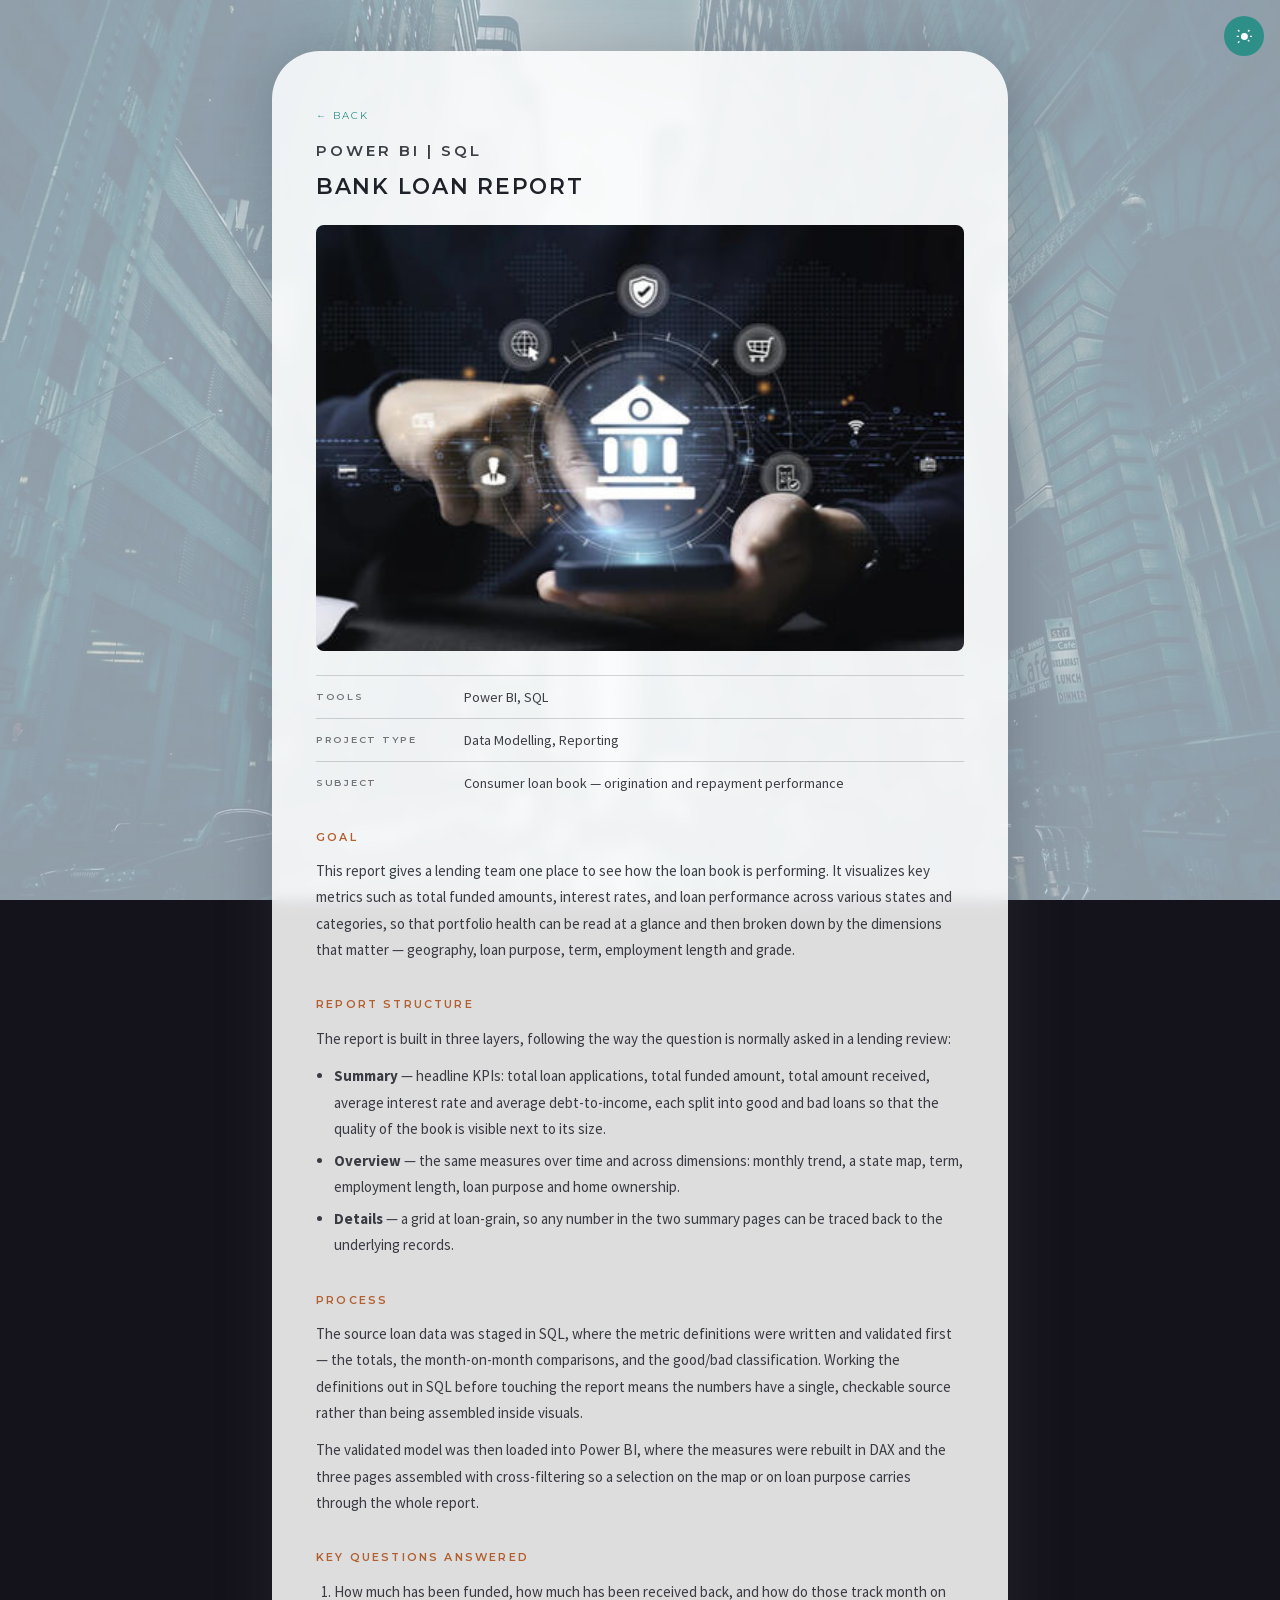
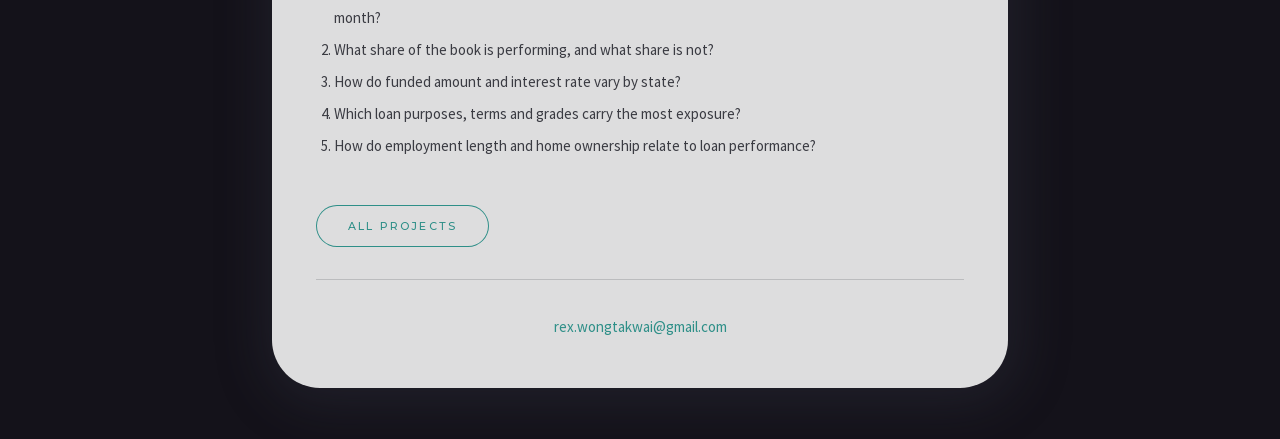
==== projects/bank-loan-report.html @ a3e667e7 "Portfolio site: Carrd design rebuilt as a static site Rebuilds rexwong.carrd.co as plain HTML/CSS so" ====
<!DOCTYPE html>
<html lang="en">
<head>
<meta charset="utf-8">
<meta name="viewport" content="width=device-width, initial-scale=1">
<title>Bank Loan Report | Rex Wong</title>
<meta name="description" content="A Power BI report over a SQL loan book — funded amounts, amounts received, interest rates and loan performance across states, terms and purposes.">
<link rel="canonical" href="https://rexwong428.github.io/portfolio/projects/bank-loan-report.html">

<meta property="og:type" content="article">
<meta property="og:title" content="Bank Loan Report">
<meta property="og:description" content="A Power BI report over a SQL loan book — funded amounts, interest rates and loan performance across states and categories.">
<meta property="og:url" content="https://rexwong428.github.io/portfolio/projects/bank-loan-report.html">
<meta property="og:image" content="https://rexwong428.github.io/portfolio/assets/img/bank-loan.jpg">
<meta name="twitter:card" content="summary_large_image">

<link rel="icon" href="data:image/svg+xml,%3Csvg xmlns='http://www.w3.org/2000/svg' viewBox='0 0 32 32'%3E%3Crect width='32' height='32' rx='8' fill='%232D2B38'/%3E%3Ctext x='16' y='22' font-family='Helvetica,Arial' font-size='15' font-weight='bold' fill='%2377D4CE' text-anchor='middle'%3ER%3C/text%3E%3C/svg%3E">
<link rel="stylesheet" href="../assets/css/site.css">
<script>
  try {
    var t = localStorage.getItem("theme");
    if (t === "light" || t === "dark") document.documentElement.setAttribute("data-theme", t);
  } catch (e) {}
</script>
</head>
<body>

<a class="skip-link" href="#main">Skip to content</a>

<button class="theme-toggle" type="button" id="themeToggle" aria-label="Switch to light theme">
  <svg class="icon-moon" viewBox="0 0 24 24" aria-hidden="true"><path d="M21 13.2A9 9 0 1 1 10.8 3a7 7 0 0 0 10.2 10.2z"/></svg>
  <svg class="icon-sun" viewBox="0 0 24 24" aria-hidden="true"><path d="M12 17a5 5 0 1 1 0-10 5 5 0 0 1 0 10zm0-13V1h0v3zm0 19v-3 3zM4.2 5.6 2.1 3.5l1.4-1.4 2.1 2.1-1.4 1.4zm14.2 14.2-2.1-2.1 1.4-1.4 2.1 2.1-1.4 1.4zM1 13v-2h3v2H1zm19 0v-2h3v2h-3zM3.5 21.9l-1.4-1.4 2.1-2.1 1.4 1.4-2.1 2.1zM17.9 5.6l-1.4-1.4 2.1-2.1 1.4 1.4-2.1 2.1z"/></svg>
</button>

<div class="wrapper">
  <main class="card card--wide detail" id="main">

    <a class="back" href="../index.html">← Back</a>

    <p class="detail__tool">Power BI | SQL</p>
    <h1 class="detail__title">Bank Loan Report</h1>

    <img class="detail__shot" src="../assets/img/bank-loan.jpg" alt="" width="449" height="295">

    <dl class="meta">
      <div class="meta__row"><dt>Tools</dt><dd>Power BI, SQL</dd></div>
      <div class="meta__row"><dt>Project Type</dt><dd>Data Modelling, Reporting</dd></div>
      <div class="meta__row"><dt>Subject</dt><dd>Consumer loan book — origination and repayment performance</dd></div>
    </dl>

    <h2>Goal</h2>
    <p>This report gives a lending team one place to see how the loan book is performing. It visualizes key metrics such as total funded amounts, interest rates, and loan performance across various states and categories, so that portfolio health can be read at a glance and then broken down by the dimensions that matter — geography, loan purpose, term, employment length and grade.</p>

    <h2>Report structure</h2>
    <p>The report is built in three layers, following the way the question is normally asked in a lending review:</p>
    <ul>
      <li><strong>Summary</strong> — headline KPIs: total loan applications, total funded amount, total amount received, average interest rate and average debt-to-income, each split into good and bad loans so that the quality of the book is visible next to its size.</li>
      <li><strong>Overview</strong> — the same measures over time and across dimensions: monthly trend, a state map, term, employment length, loan purpose and home ownership.</li>
      <li><strong>Details</strong> — a grid at loan-grain, so any number in the two summary pages can be traced back to the underlying records.</li>
    </ul>

    <h2>Process</h2>
    <p>The source loan data was staged in SQL, where the metric definitions were written and validated first — the totals, the month-on-month comparisons, and the good/bad classification. Working the definitions out in SQL before touching the report means the numbers have a single, checkable source rather than being assembled inside visuals.</p>
    <p>The validated model was then loaded into Power BI, where the measures were rebuilt in DAX and the three pages assembled with cross-filtering so a selection on the map or on loan purpose carries through the whole report.</p>

    <h2>Key Questions Answered</h2>
    <ol>
      <li>How much has been funded, how much has been received back, and how do those track month on month?</li>
      <li>What share of the book is performing, and what share is not?</li>
      <li>How do funded amount and interest rate vary by state?</li>
      <li>Which loan purposes, terms and grades carry the most exposure?</li>
      <li>How do employment length and home ownership relate to loan performance?</li>
    </ol>

    <p style="margin-top:1.8rem">
      <a class="btn btn--ghost" href="../index.html">All projects</a>
    </p>

    <footer class="footer">
      <p><a href="mailto:rex.wongtakwai@gmail.com">rex.wongtakwai@gmail.com</a></p>
    </footer>

  </main>
</div>

<script src="../assets/js/theme.js"></script>
</body>
</html>
---- assets/css/site.css ----
/* ==========================================================================
   Rex Wong — portfolio
   Design carried over from the original Carrd build. Values taken from that
   site's own CSS so the rebuild is faithful:
     card        rgba(45,43,56,.8) · radius 3rem · backdrop-filter blur(.425rem)
     accents     #77D4CE / #68BABA (hover) / #7AE6E6 / #255959 / #FFCCB0
     type        Montserrat (headings, buttons) + Source Sans Pro (body)
   Added here: a light theme, real routed project pages, keyboard focus states.
   ========================================================================== */

/* ---------- fonts (self-hosted; no third-party requests) ---------- */
@font-face{
  font-family:"Montserrat"; font-style:normal; font-weight:400 700; font-display:swap;
  src:url("../fonts/Montserrat-var.woff2") format("woff2");
}
@font-face{
  font-family:"Source Sans Pro"; font-style:normal; font-weight:300; font-display:swap;
  src:url("../fonts/SourceSansPro-300.woff2") format("woff2");
}
@font-face{
  font-family:"Source Sans Pro"; font-style:normal; font-weight:400; font-display:swap;
  src:url("../fonts/SourceSansPro-400.woff2") format("woff2");
}
@font-face{
  font-family:"Source Sans Pro"; font-style:normal; font-weight:700; font-display:swap;
  src:url("../fonts/SourceSansPro-700.woff2") format("woff2");
}

/* ---------- theme tokens ---------- */
:root{
  --mint:#77D4CE;
  --mint-hover:#68BABA;
  --mint-bright:#7AE6E6;
  --teal-deep:#255959;
  --peach:#FFCCB0;

  --card:rgba(45,43,56,.80);
  --card-shadow:3px 7.4px 50px 10px rgba(44,42,54,.451);
  --scrim:rgba(20,18,26,.34);
  --ink:#FFFFFF;
  --ink-soft:rgba(255,255,255,.86);
  --ink-faint:rgba(255,255,255,.62);
  --rule:rgba(255,255,255,.22);
  --btn-ink:var(--teal-deep);

  --display:"Montserrat",-apple-system,BlinkMacSystemFont,"Helvetica Neue",Arial,sans-serif;
  --body:"Source Sans Pro",-apple-system,BlinkMacSystemFont,"Helvetica Neue",Arial,sans-serif;

  color-scheme:dark;
}

:root[data-theme="light"]{
  --mint:#2E8F88;
  --mint-hover:#256F6A;
  --mint-bright:#1F6F6A;
  --teal-deep:#F2FBFA;
  --peach:#B25F30;

  --card:rgba(255,255,255,.86);
  --card-shadow:3px 7.4px 50px 10px rgba(60,66,80,.28);
  --scrim:rgba(232,236,241,.62);
  --ink:#1F2129;
  --ink-soft:rgba(31,33,41,.86);
  --ink-faint:rgba(31,33,41,.6);
  --rule:rgba(31,33,41,.18);
  --btn-ink:#FFFFFF;

  color-scheme:light;
}

@media (prefers-color-scheme: light){
  :root:not([data-theme]){
    --mint:#2E8F88; --mint-hover:#256F6A; --mint-bright:#1F6F6A;
    --teal-deep:#F2FBFA; --peach:#B25F30;
    --card:rgba(255,255,255,.86); --card-shadow:3px 7.4px 50px 10px rgba(60,66,80,.28);
    --scrim:rgba(232,236,241,.62);
    --ink:#1F2129; --ink-soft:rgba(31,33,41,.86); --ink-faint:rgba(31,33,41,.6);
    --rule:rgba(31,33,41,.18); --btn-ink:#FFFFFF;
    color-scheme:light;
  }
}

/* ---------- base ---------- */
*,*::before,*::after{ box-sizing:border-box; }
html{ -webkit-text-size-adjust:100%; }
body{
  margin:0;
  min-height:100vh;
  font-family:var(--body);
  font-weight:400;
  line-height:1.75;
  color:var(--ink);
  background:#14121A url("../img/bg.jpg") center / cover no-repeat fixed;
  -webkit-font-smoothing:antialiased;
}
body::before{
  content:"";
  position:fixed; inset:0; z-index:0;
  background:var(--scrim);
  pointer-events:none;
}
@media (max-width:768px){
  body{ background-attachment:scroll; } /* fixed attachment janks on iOS */
}

img{ display:block; max-width:100%; height:auto; }
a{ color:inherit; }

:where(a,button,summary,[tabindex]):focus-visible{
  outline:2px solid var(--mint-bright);
  outline-offset:3px;
  border-radius:4px;
}

.visually-hidden{
  position:absolute; width:1px; height:1px; padding:0; margin:-1px;
  overflow:hidden; clip:rect(0 0 0 0); white-space:nowrap; border:0;
}

.skip-link{
  position:absolute; left:12px; top:-60px; z-index:20;
  background:var(--mint); color:var(--btn-ink);
  font-family:var(--display); font-size:.72rem; letter-spacing:.2em; text-transform:uppercase;
  padding:.6rem 1.2rem; border-radius:999px; text-decoration:none;
  transition:top .16s ease;
}
.skip-link:focus{ top:12px; }

/* ---------- layout ---------- */
.wrapper{
  position:relative; z-index:1;
  min-height:100vh;
  display:flex; align-items:center; justify-content:center;
  padding:clamp(1.75rem,4vw,3.5rem) clamp(1rem,4vw,3.5rem);
}
.card{
  width:100%;
  max-width:38rem;
  background:var(--card);
  border-radius:3rem;
  box-shadow:var(--card-shadow);
  -webkit-backdrop-filter:blur(.425rem);
  backdrop-filter:blur(.425rem);
  padding:clamp(2rem,5vw,3rem) clamp(1.5rem,5vw,2.75rem);
  text-align:center;
}
@media (max-width:480px){
  .card{ border-radius:1.75rem; }
}

/* ---------- theme toggle ---------- */
.theme-toggle{
  position:fixed; top:1rem; right:1rem; z-index:10;
  width:2.5rem; height:2.5rem; border-radius:50%;
  border:0; cursor:pointer;
  background:var(--mint); color:var(--btn-ink);
  display:grid; place-items:center;
  transition:background .18s ease;
}
.theme-toggle:hover{ background:var(--mint-hover); }
.theme-toggle svg{ width:1.05rem; height:1.05rem; fill:currentColor; }
.theme-toggle .icon-sun{ display:none; }
:root[data-theme="light"] .theme-toggle .icon-sun{ display:block; }
:root[data-theme="light"] .theme-toggle .icon-moon{ display:none; }
@media (prefers-color-scheme: light){
  :root:not([data-theme]) .theme-toggle .icon-sun{ display:block; }
  :root:not([data-theme]) .theme-toggle .icon-moon{ display:none; }
}

/* ---------- hero ---------- */
.avatar{
  width:7.25rem; height:7.25rem;
  border-radius:50%; object-fit:cover;
  margin:0 auto;
}
.name{
  font-family:var(--display);
  font-weight:400;
  font-size:clamp(1.5rem,5vw,1.9rem);
  letter-spacing:.3em;
  text-indent:.3em;          /* balances the trailing letter-space */
  text-transform:uppercase;
  line-height:1.3;
  margin:1.25rem 0 0;
}
.rule{
  width:2.5rem; height:1px; border:0;
  background:var(--rule);
  margin:.85rem auto;
}
.role{ margin:0; font-size:1rem; color:var(--ink-soft); }

.icons{
  display:flex; justify-content:center; gap:.7rem;
  list-style:none; margin:1.1rem 0 0; padding:0;
}
.icons a{
  width:2rem; height:2rem; border-radius:50%;
  background:var(--mint); color:var(--btn-ink);
  display:grid; place-items:center;
  transition:background .18s ease;
}
.icons a:hover{ background:var(--mint-hover); }
.icons svg{ width:.95rem; height:.95rem; fill:currentColor; }

.btn{
  display:inline-block;
  margin-top:1.1rem;
  background:var(--mint); color:var(--btn-ink);
  font-family:var(--display); font-weight:500;
  font-size:.68rem; letter-spacing:.2em; text-transform:uppercase;
  text-decoration:none;
  padding:.72rem 2rem;
  border-radius:999px;
  transition:background .18s ease;
}
.btn:hover{ background:var(--mint-hover); }
.btn--ghost{
  background:transparent; color:var(--mint);
  box-shadow:inset 0 0 0 1px currentColor;
}
.btn--ghost:hover{ background:var(--mint); color:var(--btn-ink); }

/* ---------- sections ---------- */
.divider{ height:1px; background:var(--rule); margin:1.9rem 0; border:0; }

.jump{
  width:2rem; height:2rem; border-radius:50%;
  background:var(--mint); color:var(--btn-ink);
  display:grid; place-items:center; margin:0 auto;
  text-decoration:none; font-size:.85rem; line-height:1;
  transition:background .18s ease;
}
.jump:hover{ background:var(--mint-hover); }

.section-title{
  font-family:var(--body); font-weight:400;
  font-size:1.2rem; margin:1.1rem 0 0; color:var(--ink);
}
.section-title--accent{ color:var(--peach); }

.prose{ text-align:left; margin:1.1rem 0 0; font-size:.94rem; color:var(--ink-soft); }
.prose + .prose{ margin-top:.8rem; }

.skills{ margin:.9rem 0 0; font-size:1rem; color:var(--mint-bright); letter-spacing:.04em; }

/* ---------- project cards ---------- */
.projects{ list-style:none; margin:1.4rem 0 0; padding:0; display:grid; gap:1.9rem; }
.project{ text-align:left; }
.project__thumb{
  width:100%; aspect-ratio:16/9; object-fit:cover;
  border-radius:.5rem;
}
.project__tool{
  font-family:var(--display); font-weight:600;
  font-size:.62rem; letter-spacing:.2em; text-transform:uppercase;
  color:var(--mint); margin:.85rem 0 0;
}
.project__title{
  font-family:var(--display); font-weight:600;
  font-size:.95rem; letter-spacing:.1em; text-transform:uppercase;
  margin:.3rem 0 0; line-height:1.4;
}
.project__title a{ text-decoration:none; }
.project__title a:hover{ color:var(--mint); }
.project__desc{ margin:.45rem 0 0; font-size:.88rem; color:var(--ink-faint); }
.project .btn{ margin-top:.8rem; padding:.5rem 1.4rem; font-size:.62rem; }

/* ---------- project detail pages ---------- */
.card--wide{ max-width:46rem; text-align:left; }
.back{
  display:inline-block;
  font-family:var(--display); font-size:.62rem;
  letter-spacing:.2em; text-transform:uppercase;
  color:var(--mint); text-decoration:none;
}
.back:hover{ color:var(--mint-hover); }

.detail__tool{
  font-family:var(--display); font-weight:600;
  font-size:.62rem; letter-spacing:.2em; text-transform:uppercase;
  color:var(--mint); margin:1.6rem 0 0;
}
.detail__title{
  font-family:var(--display); font-weight:600;
  font-size:clamp(1.05rem,3.4vw,1.35rem); letter-spacing:.08em; text-transform:uppercase;
  margin:.4rem 0 0; line-height:1.4;
}
.detail__shot{ width:100%; border-radius:.5rem; margin-top:1.5rem; }

.meta{ margin:1.5rem 0 0; display:grid; gap:.55rem; }
.meta__row{
  display:grid; grid-template-columns:8.5rem minmax(0,1fr); gap:.75rem;
  padding-top:.55rem; border-top:1px solid var(--rule);
  font-size:.88rem;
}
.meta__row dt{
  font-family:var(--display); font-weight:600;
  font-size:.6rem; letter-spacing:.18em; text-transform:uppercase;
  color:var(--ink-faint); padding-top:.24rem;
}
.meta__row dd{ margin:0; color:var(--ink-soft); }
@media (max-width:560px){
  .meta__row{ grid-template-columns:minmax(0,1fr); gap:.15rem; }
}

.detail h2{
  font-family:var(--display); font-weight:600;
  font-size:.68rem; letter-spacing:.2em; text-transform:uppercase;
  color:var(--peach);
  margin:2rem 0 0;
}
.detail p{ margin:.7rem 0 0; font-size:.94rem; color:var(--ink-soft); }
.detail ol, .detail ul{ margin:.7rem 0 0; padding-left:1.15rem; font-size:.94rem; color:var(--ink-soft); }
.detail li{ margin-top:.35rem; }

.note{
  margin:2rem 0 0; padding:.85rem 1.1rem;
  border-left:2px solid var(--mint);
  font-size:.85rem; color:var(--ink-faint);
}

/* ---------- footer ---------- */
.footer{
  margin-top:2rem; padding-top:1.4rem; border-top:1px solid var(--rule);
  font-size:.75rem; color:var(--ink-faint); text-align:center;
}
.footer a{ color:var(--mint); text-decoration:none; }
.footer a:hover{ text-decoration:underline; }

@media (prefers-reduced-motion: reduce){
  *,*::before,*::after{ animation-duration:.001ms !important; transition-duration:.001ms !important; }
  html{ scroll-behavior:auto; }
}
html{ scroll-behavior:smooth; }
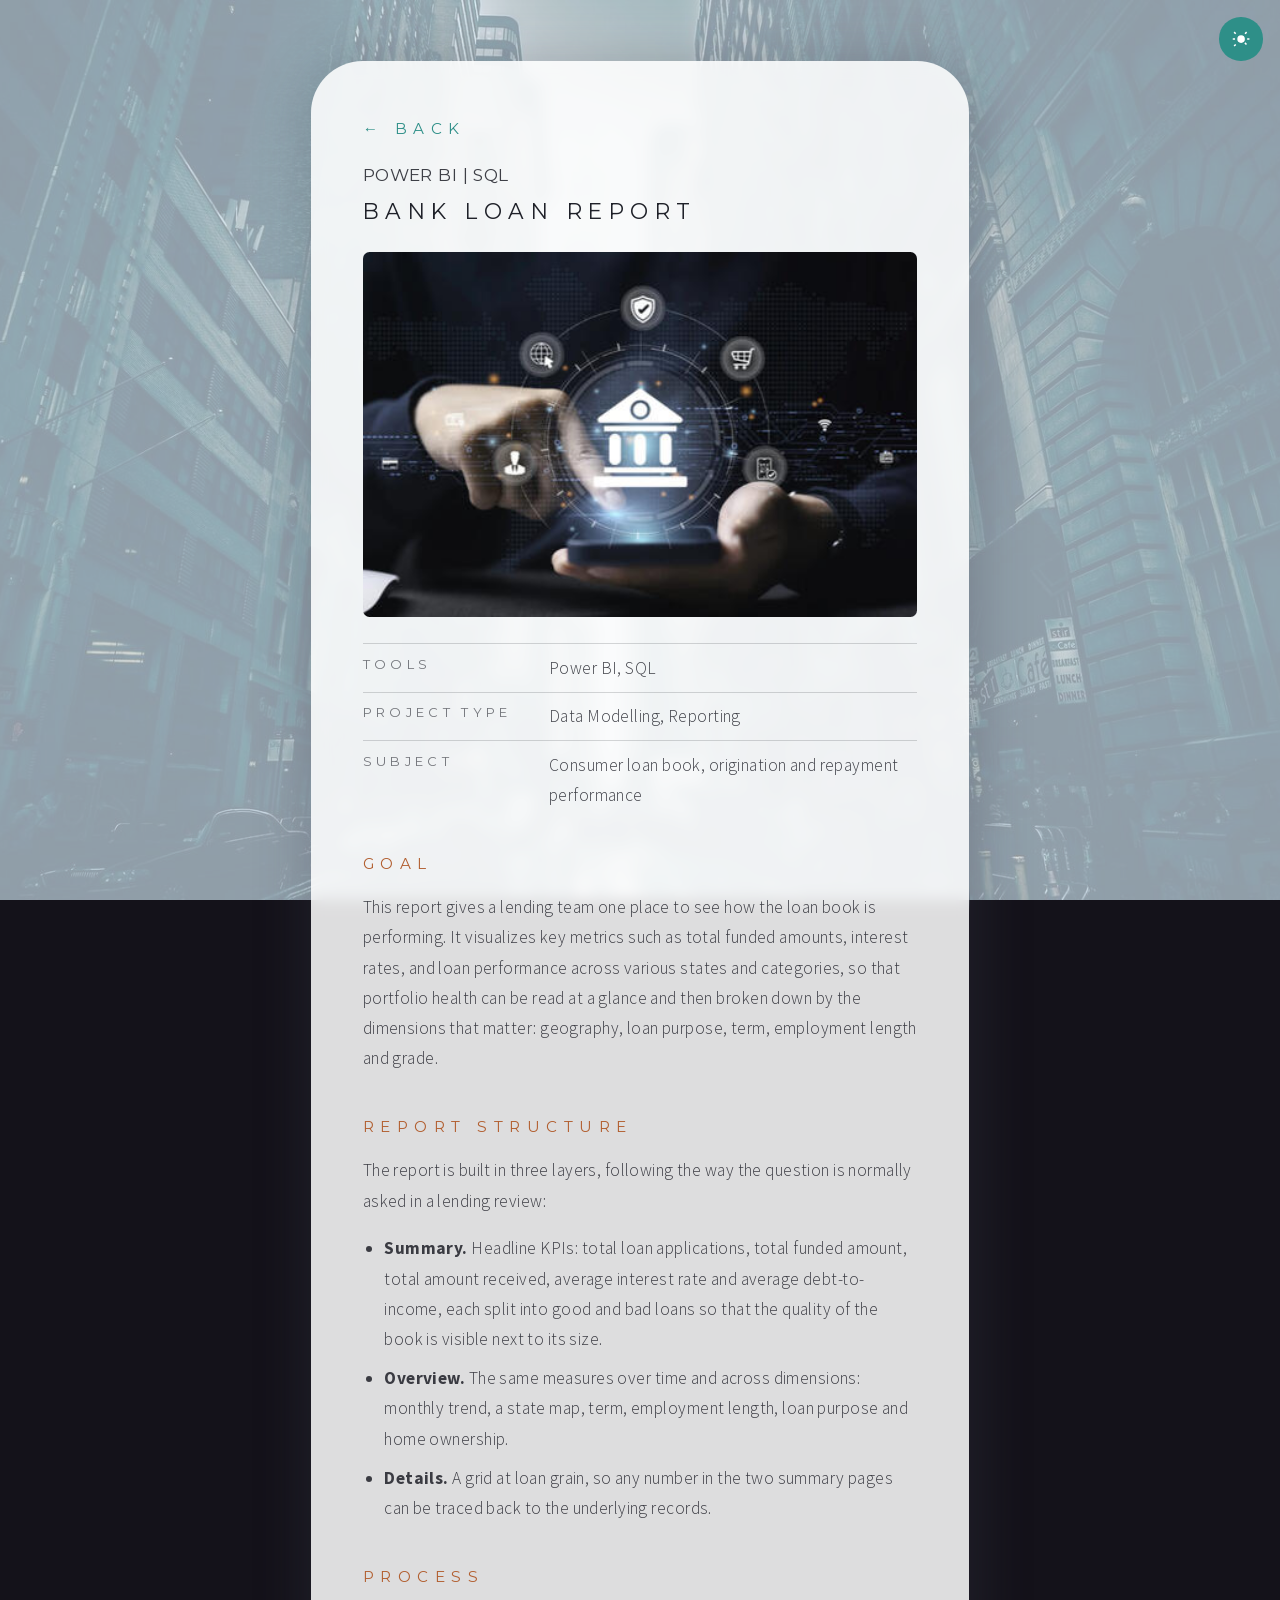
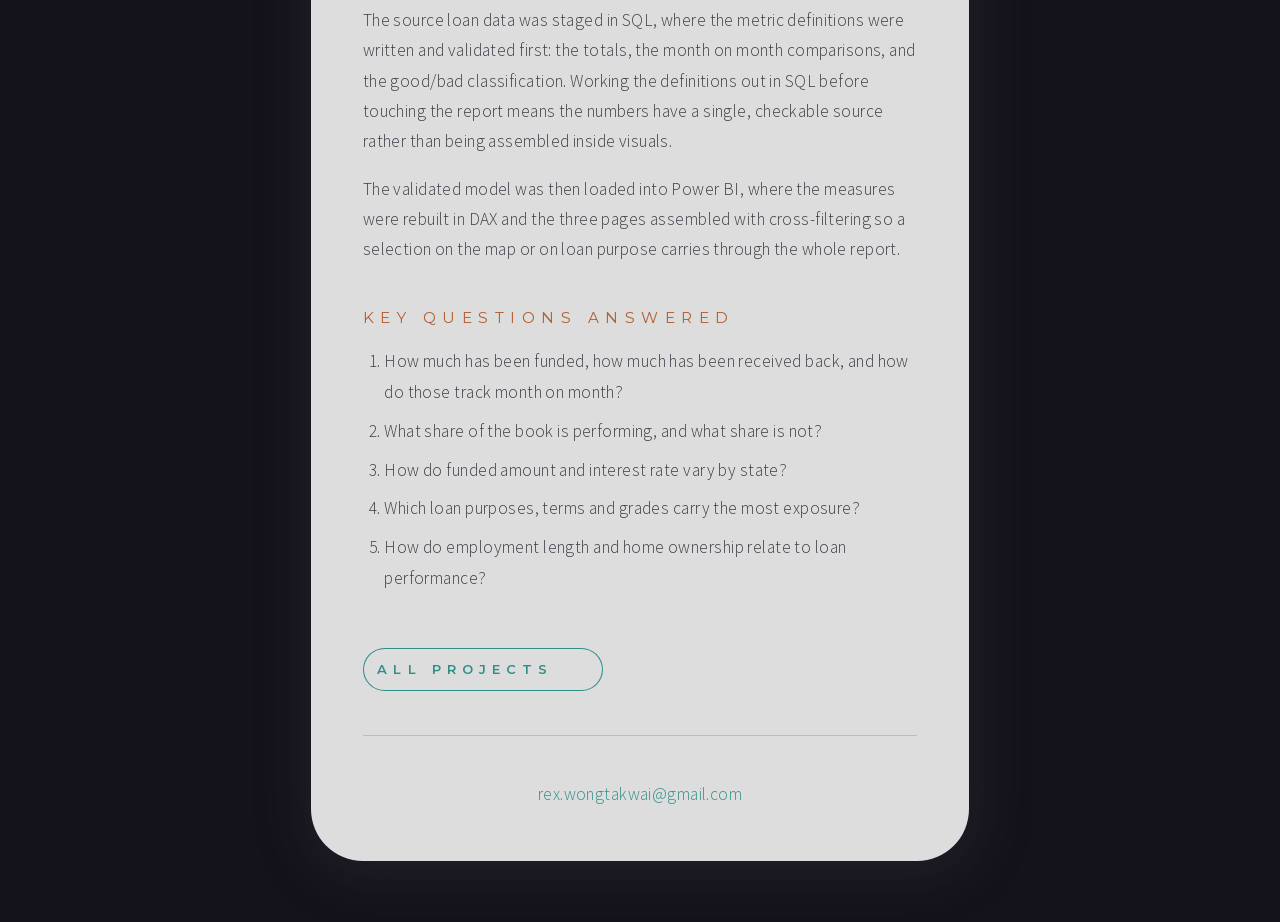
==== commit 8bae802e: "Add EliteRewards to featured work; drop em dashes sitewide EliteRewards is Rex's current role and th" ====
--- a/projects/bank-loan-report.html
+++ b/projects/bank-loan-report.html
@@ -4,12 +4,12 @@
 <meta charset="utf-8">
 <meta name="viewport" content="width=device-width, initial-scale=1">
 <title>Bank Loan Report | Rex Wong</title>
-<meta name="description" content="A Power BI report over a SQL loan book — funded amounts, amounts received, interest rates and loan performance across states, terms and purposes.">
+<meta name="description" content="A Power BI report over a SQL loan book covering funded amounts, amounts received, interest rates and loan performance across states, terms and purposes.">
 <link rel="canonical" href="https://rexwong428.github.io/portfolio/projects/bank-loan-report.html">
 
 <meta property="og:type" content="article">
 <meta property="og:title" content="Bank Loan Report">
-<meta property="og:description" content="A Power BI report over a SQL loan book — funded amounts, interest rates and loan performance across states and categories.">
+<meta property="og:description" content="A Power BI report over a SQL loan book covering funded amounts, interest rates and loan performance across states and categories.">
 <meta property="og:url" content="https://rexwong428.github.io/portfolio/projects/bank-loan-report.html">
 <meta property="og:image" content="https://rexwong428.github.io/portfolio/assets/img/bank-loan.jpg">
 <meta name="twitter:card" content="summary_large_image">
@@ -45,22 +45,22 @@
     <dl class="meta">
       <div class="meta__row"><dt>Tools</dt><dd>Power BI, SQL</dd></div>
       <div class="meta__row"><dt>Project Type</dt><dd>Data Modelling, Reporting</dd></div>
-      <div class="meta__row"><dt>Subject</dt><dd>Consumer loan book — origination and repayment performance</dd></div>
+      <div class="meta__row"><dt>Subject</dt><dd>Consumer loan book, origination and repayment performance</dd></div>
     </dl>
 
     <h2>Goal</h2>
-    <p>This report gives a lending team one place to see how the loan book is performing. It visualizes key metrics such as total funded amounts, interest rates, and loan performance across various states and categories, so that portfolio health can be read at a glance and then broken down by the dimensions that matter — geography, loan purpose, term, employment length and grade.</p>
+    <p>This report gives a lending team one place to see how the loan book is performing. It visualizes key metrics such as total funded amounts, interest rates, and loan performance across various states and categories, so that portfolio health can be read at a glance and then broken down by the dimensions that matter: geography, loan purpose, term, employment length and grade.</p>
 
     <h2>Report structure</h2>
     <p>The report is built in three layers, following the way the question is normally asked in a lending review:</p>
     <ul>
-      <li><strong>Summary</strong> — headline KPIs: total loan applications, total funded amount, total amount received, average interest rate and average debt-to-income, each split into good and bad loans so that the quality of the book is visible next to its size.</li>
-      <li><strong>Overview</strong> — the same measures over time and across dimensions: monthly trend, a state map, term, employment length, loan purpose and home ownership.</li>
-      <li><strong>Details</strong> — a grid at loan-grain, so any number in the two summary pages can be traced back to the underlying records.</li>
+      <li><strong>Summary.</strong> Headline KPIs: total loan applications, total funded amount, total amount received, average interest rate and average debt-to-income, each split into good and bad loans so that the quality of the book is visible next to its size.</li>
+      <li><strong>Overview.</strong> The same measures over time and across dimensions: monthly trend, a state map, term, employment length, loan purpose and home ownership.</li>
+      <li><strong>Details.</strong> A grid at loan grain, so any number in the two summary pages can be traced back to the underlying records.</li>
     </ul>
 
     <h2>Process</h2>
-    <p>The source loan data was staged in SQL, where the metric definitions were written and validated first — the totals, the month-on-month comparisons, and the good/bad classification. Working the definitions out in SQL before touching the report means the numbers have a single, checkable source rather than being assembled inside visuals.</p>
+    <p>The source loan data was staged in SQL, where the metric definitions were written and validated first: the totals, the month on month comparisons, and the good/bad classification. Working the definitions out in SQL before touching the report means the numbers have a single, checkable source rather than being assembled inside visuals.</p>
     <p>The validated model was then loaded into Power BI, where the measures were rebuilt in DAX and the three pages assembled with cross-filtering so a selection on the map or on loan purpose carries through the whole report.</p>
 
     <h2>Key Questions Answered</h2>
--- a/assets/css/site.css
+++ b/assets/css/site.css
@@ -82,7 +82,17 @@
 
 /* ---------- base ---------- */
 *,*::before,*::after{ box-sizing:border-box; }
-html{ -webkit-text-size-adjust:100%; }
+
+/* The original scales the ROOT font size in points at three breakpoints, and
+   every other size on the site is a rem off it. Reproduced exactly here —
+   without this ladder the whole page renders a size or two too small. */
+html{
+  font-size:18pt;                 /* 24px    — above 1680px */
+  -webkit-text-size-adjust:100%;
+}
+@media (max-width:1680px){ html{ font-size:13pt; } }   /* 17.33px */
+@media (max-width:980px){  html{ font-size:11pt; } }   /* 14.67px */
+
 body{
   margin:0;
   min-height:100vh;
@@ -131,21 +141,25 @@
   position:relative; z-index:1;
   min-height:100vh;
   display:flex; align-items:center; justify-content:center;
-  padding:clamp(1.75rem,4vw,3.5rem) clamp(1rem,4vw,3.5rem);
-}
+  padding:3.5rem;
+}
+@media (max-width:736px){ .wrapper{ padding:1.75rem; } }
+@media (max-width:480px){ .wrapper{ padding:.75rem; } }
+@media (max-width:360px){ .wrapper{ padding:.5rem; } }
+
 .card{
   width:100%;
-  max-width:38rem;
+  max-width:38rem;               /* content measures 32rem inside 3rem padding */
   background:var(--card);
   border-radius:3rem;
   box-shadow:var(--card-shadow);
   -webkit-backdrop-filter:blur(.425rem);
   backdrop-filter:blur(.425rem);
-  padding:clamp(2rem,5vw,3rem) clamp(1.5rem,5vw,2.75rem);
+  padding:3rem;
   text-align:center;
 }
 @media (max-width:480px){
-  .card{ border-radius:1.75rem; }
+  .card{ border-radius:1.75rem; padding:2rem 1.5rem; }
 }
 
 /* ---------- theme toggle ---------- */
@@ -167,51 +181,62 @@
   :root:not([data-theme]) .theme-toggle .icon-moon{ display:none; }
 }
 
-/* ---------- hero ---------- */
+/* ---------- hero ----------
+   Sizes below are the original's own values, measured off the live site at
+   root 11pt: avatar 11.625rem, name 2.625rem/1.25 tracked 0.6rem, role
+   1.75rem/1.75. The `width: calc(100% + Xrem)` trick is how the original
+   re-centres text that carries a trailing letter-space. */
 .avatar{
-  width:7.25rem; height:7.25rem;
+  width:11.625rem; height:11.625rem;
   border-radius:50%; object-fit:cover;
-  margin:0 auto;
+  margin:0 auto 1.75rem;
 }
 .name{
   font-family:var(--display);
   font-weight:400;
-  font-size:clamp(1.5rem,5vw,1.9rem);
-  letter-spacing:.3em;
-  text-indent:.3em;          /* balances the trailing letter-space */
-  text-transform:uppercase;
-  line-height:1.3;
-  margin:1.25rem 0 0;
+  font-size:2.625rem;
+  line-height:1.25;
+  letter-spacing:.6rem;
+  width:calc(100% + .6rem);
+  text-transform:uppercase;
+  margin:1rem 0;
 }
 .rule{
   width:2.5rem; height:1px; border:0;
   background:var(--rule);
   margin:.85rem auto;
 }
-.role{ margin:0; font-size:1rem; color:var(--ink-soft); }
+.role{
+  margin:1rem 0;
+  font-size:1.75rem; font-weight:400; line-height:1.75;
+  letter-spacing:.025rem; width:calc(100% + .025rem);
+  color:var(--ink-soft);
+}
 
 .icons{
-  display:flex; justify-content:center; gap:.7rem;
-  list-style:none; margin:1.1rem 0 0; padding:0;
+  display:flex; justify-content:center; gap:.75rem;
+  list-style:none; margin:1.625rem 0 0; padding:0;
 }
 .icons a{
-  width:2rem; height:2rem; border-radius:50%;
-  background:var(--mint); color:var(--btn-ink);
+  width:2.75rem; height:2.75rem; border-radius:100%;
+  background:var(--mint-bright); color:var(--btn-ink);
   display:grid; place-items:center;
   transition:background .18s ease;
 }
 .icons a:hover{ background:var(--mint-hover); }
-.icons svg{ width:.95rem; height:.95rem; fill:currentColor; }
+.icons svg{ width:1.25rem; height:1.25rem; fill:currentColor; }
 
 .btn{
   display:inline-block;
-  margin-top:1.1rem;
+  margin-top:1.375rem;
   background:var(--mint); color:var(--btn-ink);
-  font-family:var(--display); font-weight:500;
-  font-size:.68rem; letter-spacing:.2em; text-transform:uppercase;
+  font-family:var(--display); font-weight:600;
+  font-size:.75rem; letter-spacing:.35rem; text-transform:uppercase;
   text-decoration:none;
-  padding:.72rem 2rem;
-  border-radius:999px;
+  width:13.875rem; max-width:100%;
+  height:2.5rem; line-height:2.5rem;
+  padding:0 .5rem 0 calc(.35rem + .5rem);   /* left pad absorbs the tracking */
+  border-radius:2rem;
   transition:background .18s ease;
 }
 .btn:hover{ background:var(--mint-hover); }
@@ -220,110 +245,146 @@
   box-shadow:inset 0 0 0 1px currentColor;
 }
 .btn--ghost:hover{ background:var(--mint); color:var(--btn-ink); }
+.btn--auto{ width:auto; }
 
 /* ---------- sections ---------- */
-.divider{ height:1px; background:var(--rule); margin:1.9rem 0; border:0; }
+.divider{ height:1px; background:var(--rule); margin:1.5rem 0; border:0; }
 
 .jump{
-  width:2rem; height:2rem; border-radius:50%;
-  background:var(--mint); color:var(--btn-ink);
-  display:grid; place-items:center; margin:0 auto;
-  text-decoration:none; font-size:.85rem; line-height:1;
+  width:2.75rem; height:2.75rem; border-radius:100%;
+  background:var(--mint-bright); color:var(--btn-ink);
+  display:grid; place-items:center; margin:1.5rem auto 0;
+  text-decoration:none; font-size:1.25rem; line-height:1;
   transition:background .18s ease;
 }
 .jump:hover{ background:var(--mint-hover); }
 
 .section-title{
   font-family:var(--body); font-weight:400;
-  font-size:1.2rem; margin:1.1rem 0 0; color:var(--ink);
+  font-size:1.875rem; line-height:1.75;
+  letter-spacing:.025rem; width:calc(100% + .025rem);
+  margin:1.5rem 0 0; color:var(--ink);
 }
 .section-title--accent{ color:var(--peach); }
 
-.prose{ text-align:left; margin:1.1rem 0 0; font-size:.94rem; color:var(--ink-soft); }
-.prose + .prose{ margin-top:.8rem; }
-
-.skills{ margin:.9rem 0 0; font-size:1rem; color:var(--mint-bright); letter-spacing:.04em; }
+.prose{
+  text-align:left; margin:1.5rem 0 0;
+  font-size:1rem; font-weight:300; line-height:1.75;
+  letter-spacing:.025rem; color:var(--ink-soft);
+}
+.prose + .prose{ margin-top:1rem; }
+
+.skills{
+  margin:1.5rem 0 0; font-size:1.25rem; font-weight:300; line-height:1.75;
+  color:var(--mint-bright); letter-spacing:.025rem;
+}
 
 /* ---------- project cards ---------- */
-.projects{ list-style:none; margin:1.4rem 0 0; padding:0; display:grid; gap:1.9rem; }
+.projects{ list-style:none; margin:1.5rem 0 0; padding:0; display:grid; gap:2.5rem; }
 .project{ text-align:left; }
 .project__thumb{
   width:100%; aspect-ratio:16/9; object-fit:cover;
-  border-radius:.5rem;
+  border-radius:.375rem;
 }
 .project__tool{
-  font-family:var(--display); font-weight:600;
-  font-size:.62rem; letter-spacing:.2em; text-transform:uppercase;
-  color:var(--mint); margin:.85rem 0 0;
+  font-family:var(--display); font-weight:400;
+  font-size:.875rem; line-height:1.375;
+  letter-spacing:.375rem; width:calc(100% + .375rem);
+  text-transform:uppercase;
+  color:var(--mint); margin:1.25rem 0 0;
 }
 .project__title{
-  font-family:var(--display); font-weight:600;
-  font-size:.95rem; letter-spacing:.1em; text-transform:uppercase;
-  margin:.3rem 0 0; line-height:1.4;
+  font-family:var(--display); font-weight:400;
+  font-size:1.25rem; line-height:1.375;
+  letter-spacing:.375rem; width:calc(100% + .375rem);
+  text-transform:uppercase;
+  margin:.35rem 0 0;
 }
 .project__title a{ text-decoration:none; }
 .project__title a:hover{ color:var(--mint); }
-.project__desc{ margin:.45rem 0 0; font-size:.88rem; color:var(--ink-faint); }
-.project .btn{ margin-top:.8rem; padding:.5rem 1.4rem; font-size:.62rem; }
-
-/* ---------- project detail pages ---------- */
-.card--wide{ max-width:46rem; text-align:left; }
+.project__desc{
+  margin:1rem 0 0; font-size:.875rem; font-weight:300; line-height:1.75;
+  letter-spacing:.025rem; color:var(--ink-faint);
+}
+.project .btn{ margin-top:1.25rem; width:7rem; }
+
+/* ---------- project detail pages ----------
+   Same 38rem card as the rest of the site, and the same type scale: the
+   tool/title block matches the original's project heading (Montserrat
+   1.25rem/1.375, tracked 0.375rem). */
+.card--wide{ text-align:left; }
 .back{
   display:inline-block;
-  font-family:var(--display); font-size:.62rem;
-  letter-spacing:.2em; text-transform:uppercase;
+  font-family:var(--display); font-weight:400;
+  font-size:.875rem; line-height:1.375;
+  letter-spacing:.375rem; text-transform:uppercase;
   color:var(--mint); text-decoration:none;
 }
 .back:hover{ color:var(--mint-hover); }
 
 .detail__tool{
-  font-family:var(--display); font-weight:600;
-  font-size:.62rem; letter-spacing:.2em; text-transform:uppercase;
-  color:var(--mint); margin:1.6rem 0 0;
+  font-family:var(--display); font-weight:400;
+  font-size:.875rem; line-height:1.375;
+  letter-spacing:.375rem; width:calc(100% + .375rem);
+  text-transform:uppercase;
+  color:var(--mint); margin:2rem 0 0;
 }
 .detail__title{
-  font-family:var(--display); font-weight:600;
-  font-size:clamp(1.05rem,3.4vw,1.35rem); letter-spacing:.08em; text-transform:uppercase;
-  margin:.4rem 0 0; line-height:1.4;
-}
-.detail__shot{ width:100%; border-radius:.5rem; margin-top:1.5rem; }
-
-.meta{ margin:1.5rem 0 0; display:grid; gap:.55rem; }
+  font-family:var(--display); font-weight:400;
+  font-size:1.25rem; line-height:1.375;
+  letter-spacing:.375rem; width:calc(100% + .375rem);
+  text-transform:uppercase;
+  margin:.35rem 0 0;
+}
+.detail__shot{ width:100%; border-radius:.375rem; margin-top:1.5rem; }
+
+.meta{ margin:1.5rem 0 0; display:grid; gap:.5rem; }
 .meta__row{
-  display:grid; grid-template-columns:8.5rem minmax(0,1fr); gap:.75rem;
-  padding-top:.55rem; border-top:1px solid var(--rule);
-  font-size:.88rem;
+  display:grid; grid-template-columns:10rem minmax(0,1fr); gap:.75rem;
+  padding-top:.5rem; border-top:1px solid var(--rule);
+  font-size:1rem; font-weight:300; line-height:1.75; letter-spacing:.025rem;
 }
 .meta__row dt{
-  font-family:var(--display); font-weight:600;
-  font-size:.6rem; letter-spacing:.18em; text-transform:uppercase;
-  color:var(--ink-faint); padding-top:.24rem;
+  font-family:var(--display); font-weight:400;
+  font-size:.75rem; line-height:1.75;
+  letter-spacing:.25rem; text-transform:uppercase;
+  color:var(--ink-faint);
 }
 .meta__row dd{ margin:0; color:var(--ink-soft); }
 @media (max-width:560px){
-  .meta__row{ grid-template-columns:minmax(0,1fr); gap:.15rem; }
+  .meta__row{ grid-template-columns:minmax(0,1fr); gap:.1rem; }
 }
 
 .detail h2{
-  font-family:var(--display); font-weight:600;
-  font-size:.68rem; letter-spacing:.2em; text-transform:uppercase;
+  font-family:var(--display); font-weight:400;
+  font-size:.875rem; line-height:1.375;
+  letter-spacing:.375rem; width:calc(100% + .375rem);
+  text-transform:uppercase;
   color:var(--peach);
-  margin:2rem 0 0;
-}
-.detail p{ margin:.7rem 0 0; font-size:.94rem; color:var(--ink-soft); }
-.detail ol, .detail ul{ margin:.7rem 0 0; padding-left:1.15rem; font-size:.94rem; color:var(--ink-soft); }
-.detail li{ margin-top:.35rem; }
+  margin:2.5rem 0 0;
+}
+.detail p{
+  margin:1rem 0 0; font-size:1rem; font-weight:300; line-height:1.75;
+  letter-spacing:.025rem; color:var(--ink-soft);
+}
+.detail ol, .detail ul{
+  margin:1rem 0 0; padding-left:1.25rem;
+  font-size:1rem; font-weight:300; line-height:1.75;
+  letter-spacing:.025rem; color:var(--ink-soft);
+}
+.detail li{ margin-top:.5rem; }
 
 .note{
   margin:2rem 0 0; padding:.85rem 1.1rem;
   border-left:2px solid var(--mint);
-  font-size:.85rem; color:var(--ink-faint);
+  font-size:.875rem; font-weight:300; line-height:1.75; color:var(--ink-faint);
 }
 
 /* ---------- footer ---------- */
 .footer{
-  margin-top:2rem; padding-top:1.4rem; border-top:1px solid var(--rule);
-  font-size:.75rem; color:var(--ink-faint); text-align:center;
+  margin-top:2.5rem; padding-top:1.5rem; border-top:1px solid var(--rule);
+  font-size:.875rem; font-weight:300; line-height:1.75;
+  color:var(--ink-faint); text-align:center;
 }
 .footer a{ color:var(--mint); text-decoration:none; }
 .footer a:hover{ text-decoration:underline; }
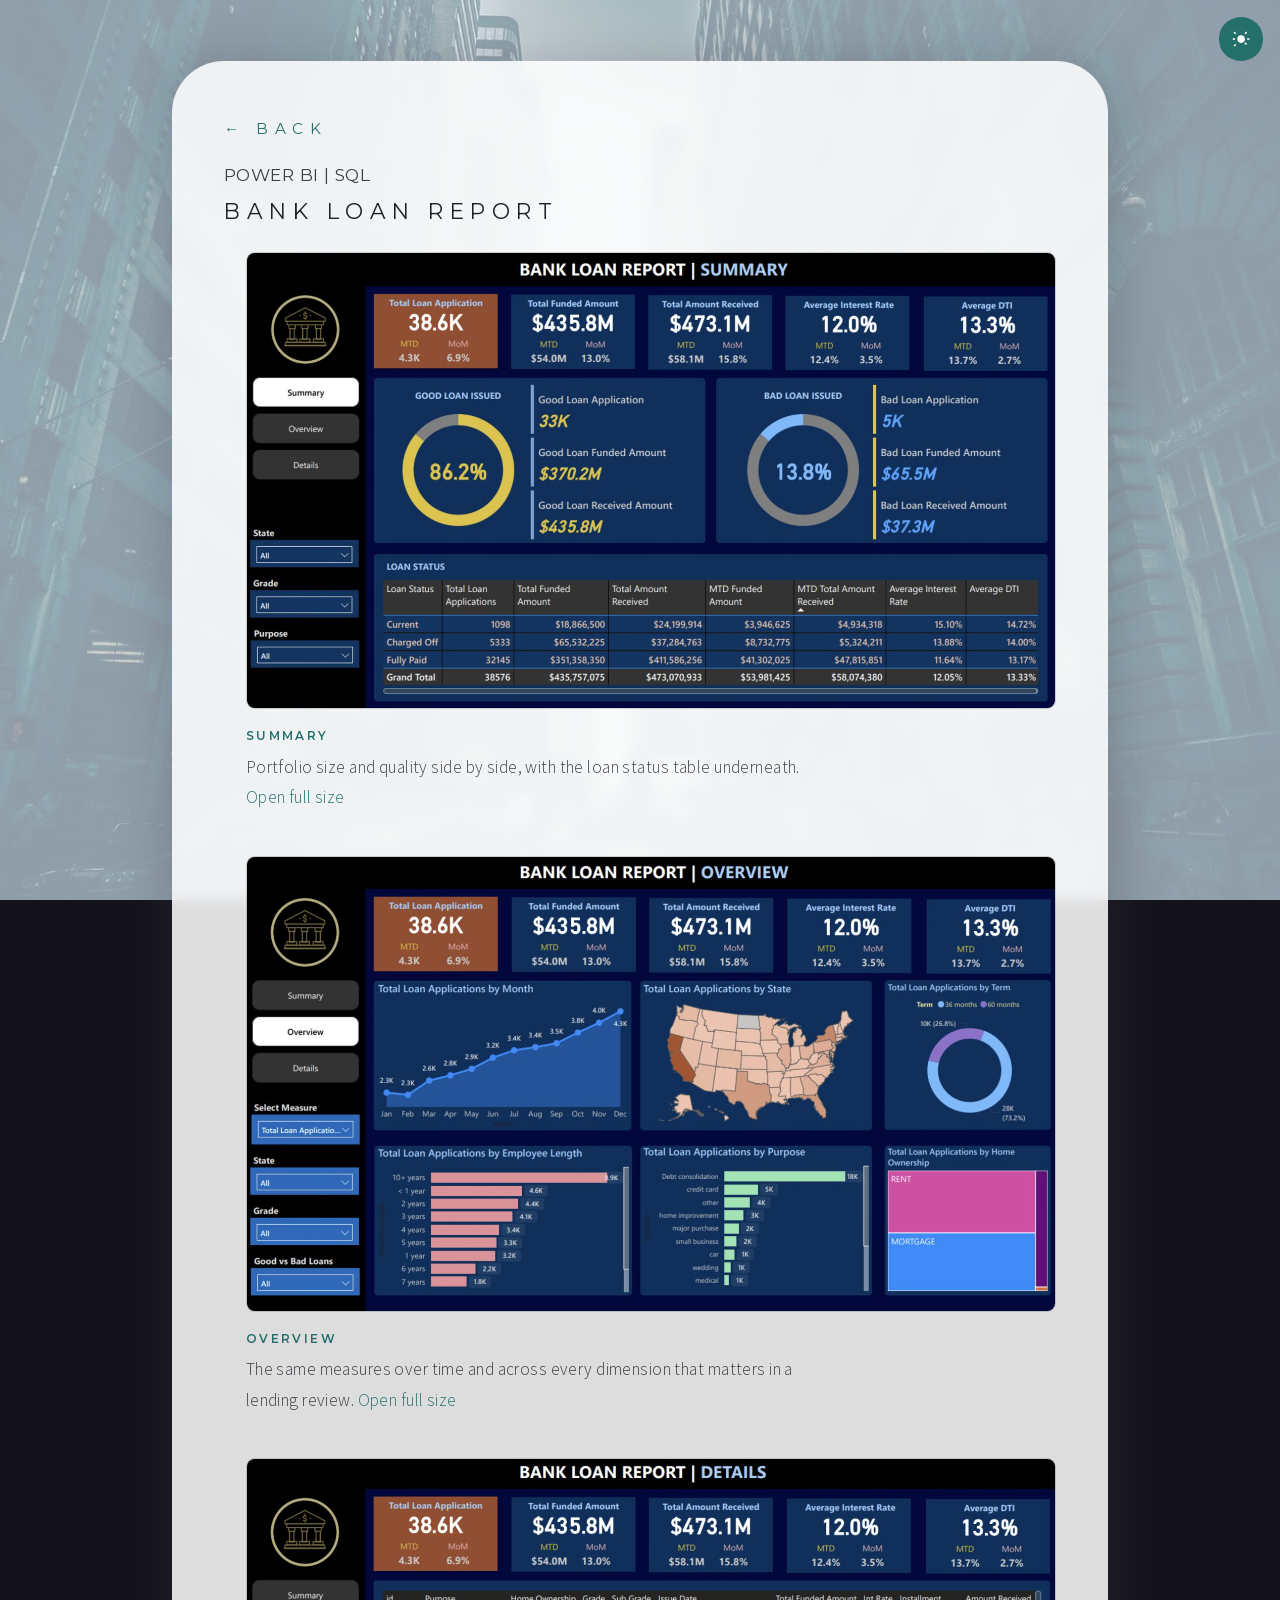
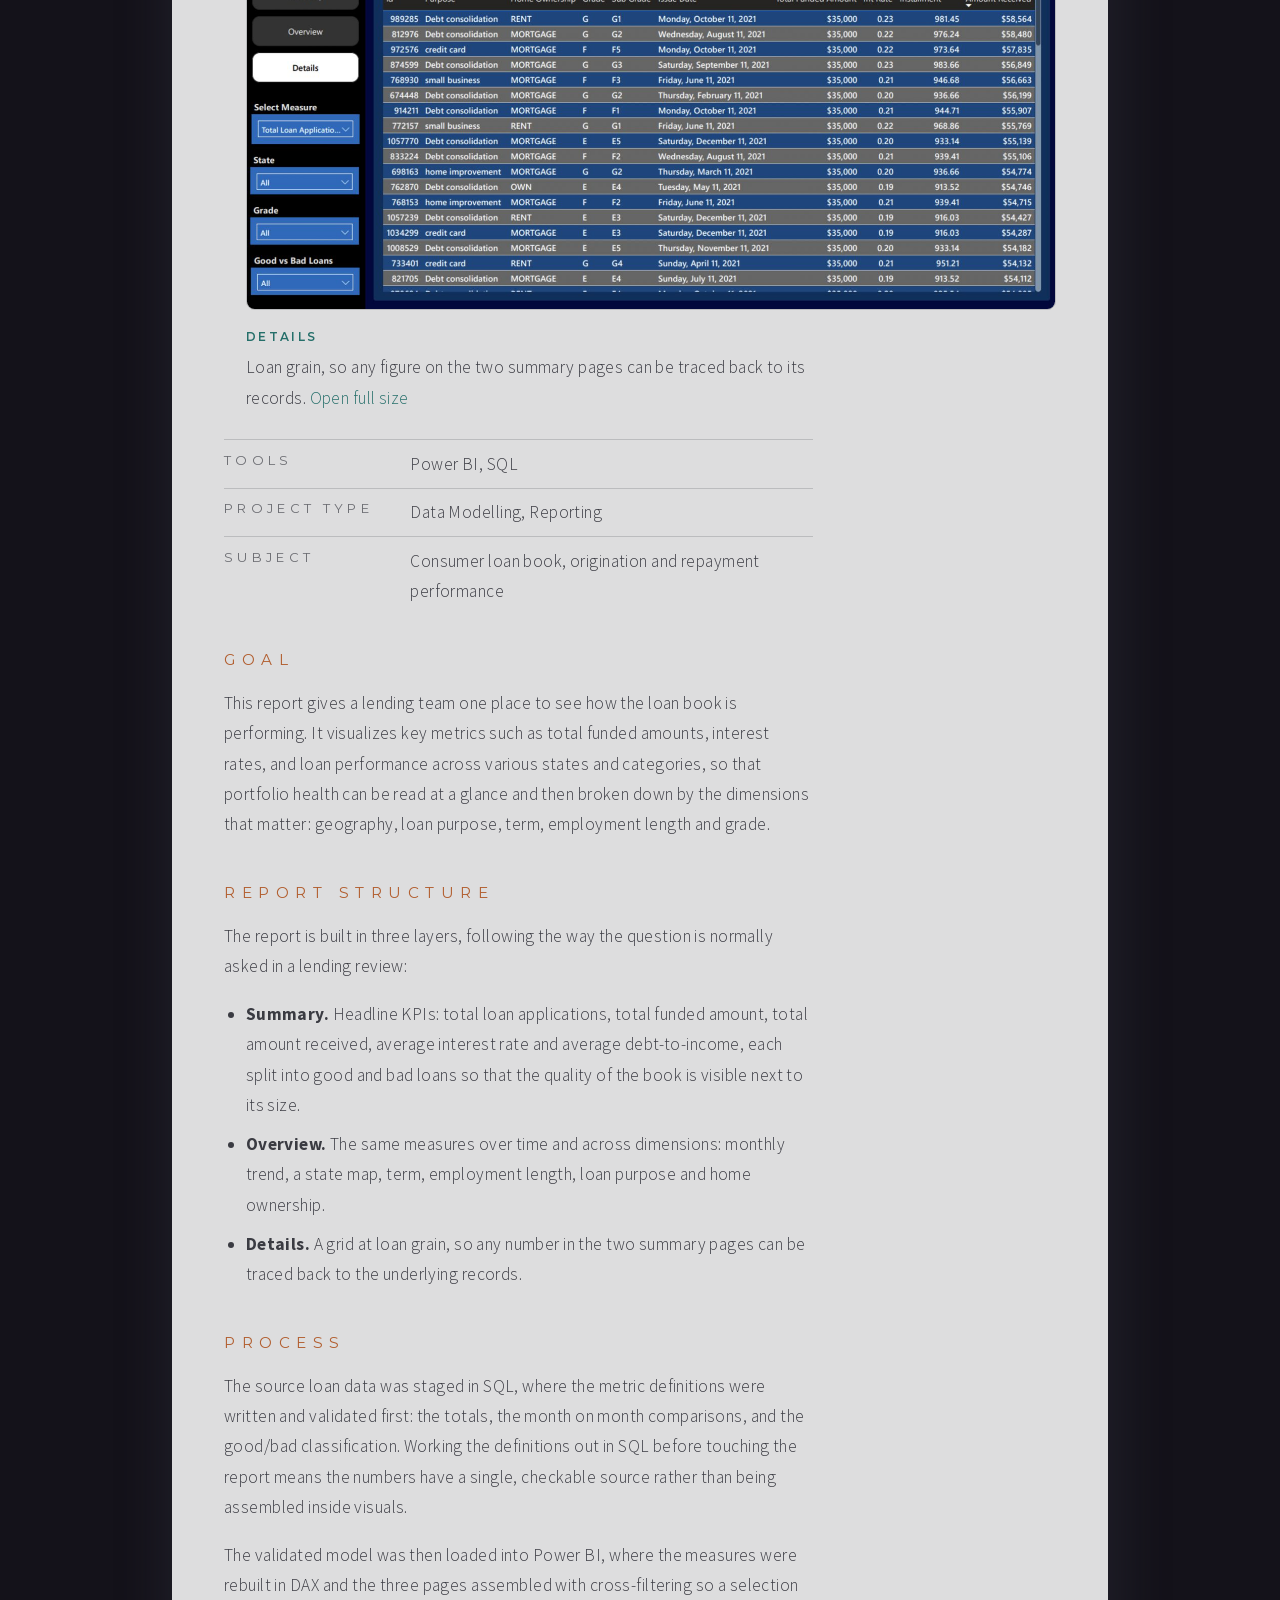
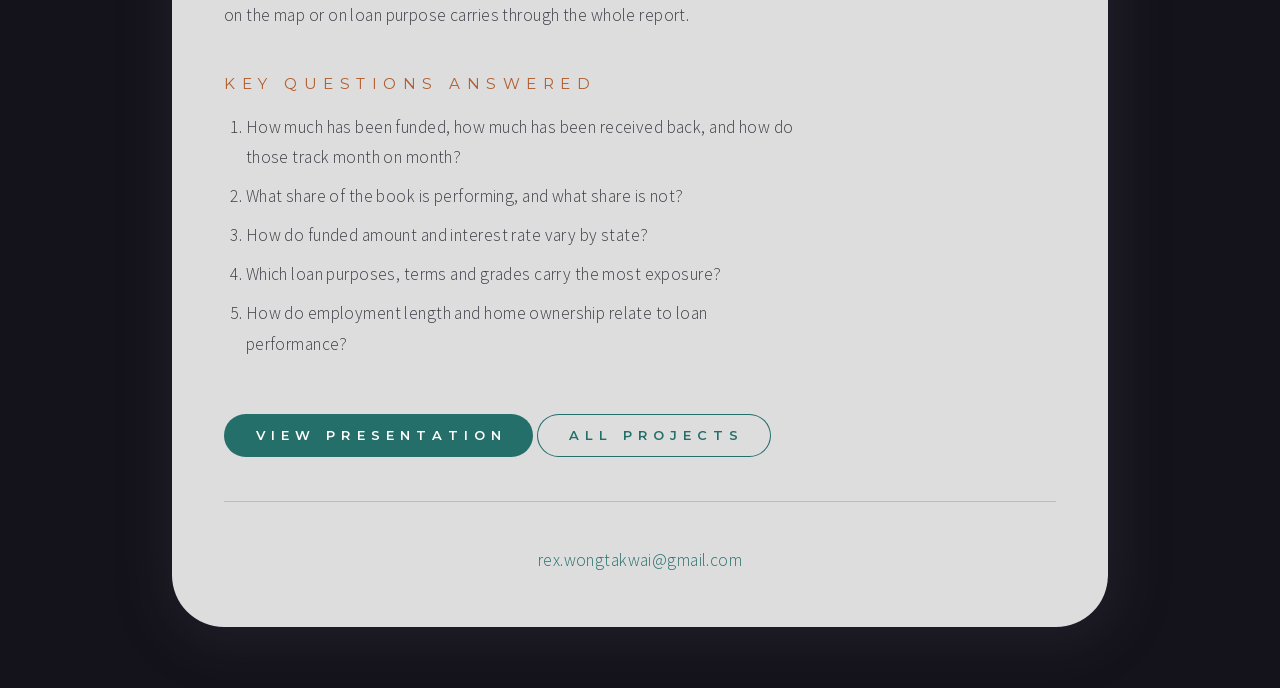
==== commit 5fe9d076: "Bank Loan: all three report views; Coffee: full dashboard and download Both pages carried a single s" ====
--- a/projects/bank-loan-report.html
+++ b/projects/bank-loan-report.html
@@ -40,7 +40,29 @@
     <p class="detail__tool">Power BI | SQL</p>
     <h1 class="detail__title">Bank Loan Report</h1>
 
-    <img class="detail__shot" src="../assets/img/bank-loan.jpg" alt="" width="449" height="295">
+    <ul class="shots">
+      <li>
+        <a href="../assets/img/bank-loan-summary.jpg" target="_blank" rel="noopener">
+          <img src="../assets/img/bank-loan-summary.jpg" width="1600" height="900" loading="lazy"
+             alt="Summary view: five KPI cards, good and bad loan donuts at 86.2% and 13.8%, and a loan status table.">
+        </a>
+        <p class="shots__cap"><b>Summary</b> Portfolio size and quality side by side, with the loan status table underneath. <i>Open full size</i></p>
+      </li>
+      <li>
+        <a href="../assets/img/bank-loan-overview.jpg" target="_blank" rel="noopener">
+          <img src="../assets/img/bank-loan-overview.jpg" width="1600" height="899" loading="lazy"
+             alt="Overview view: applications by month, a state map, term donut, and bars for employee length, purpose and home ownership.">
+        </a>
+        <p class="shots__cap"><b>Overview</b> The same measures over time and across every dimension that matters in a lending review. <i>Open full size</i></p>
+      </li>
+      <li>
+        <a href="../assets/img/bank-loan-details.jpg" target="_blank" rel="noopener">
+          <img src="../assets/img/bank-loan-details.jpg" width="1600" height="890" loading="lazy"
+             alt="Details view: a grid of individual loans showing id, purpose, home ownership, grade, issue date, funded amount, interest rate, instalment and amount received.">
+        </a>
+        <p class="shots__cap"><b>Details</b> Loan grain, so any figure on the two summary pages can be traced back to its records. <i>Open full size</i></p>
+      </li>
+    </ul>
 
     <dl class="meta">
       <div class="meta__row"><dt>Tools</dt><dd>Power BI, SQL</dd></div>
@@ -73,7 +95,8 @@
     </ol>
 
     <p style="margin-top:1.8rem">
-      <a class="btn btn--ghost" href="../index.html">All projects</a>
+      <a class="btn btn--auto" href="https://docs.google.com/presentation/d/1HV_7ur1XL_fwlBQy-P4oWuHc0s9sc2qO/edit?slide=id.p1#slide=id.p1" target="_blank" rel="noopener noreferrer">View Presentation</a>
+      <a class="btn btn--ghost btn--auto" href="../index.html">All projects</a>
     </p>
 
     <footer class="footer">
--- a/assets/css/site.css
+++ b/assets/css/site.css
@@ -42,6 +42,8 @@
   --ink-faint:rgba(255,255,255,.62);
   --rule:rgba(255,255,255,.22);
   --btn-ink:var(--teal-deep);
+  --field:rgba(255,255,255,.06);
+  --field-focus:rgba(255,255,255,.10);
 
   --display:"Montserrat",-apple-system,BlinkMacSystemFont,"Helvetica Neue",Arial,sans-serif;
   --body:"Source Sans Pro",-apple-system,BlinkMacSystemFont,"Helvetica Neue",Arial,sans-serif;
@@ -50,8 +52,10 @@
 }
 
 :root[data-theme="light"]{
-  --mint:#2E8F88;
-  --mint-hover:#256F6A;
+  /* deep enough for AA at the 12px button/label sizes, both as a white-text
+     ground and as text on the near-white card. #2E8F88 only reached 3.89:1. */
+  --mint:#256F6A;
+  --mint-hover:#1B534F;
   --mint-bright:#1F6F6A;
   --teal-deep:#F2FBFA;
   --peach:#B25F30;
@@ -66,16 +70,19 @@
   --btn-ink:#FFFFFF;
 
   color-scheme:light;
+  --field:rgba(20,24,32,.05);
+  --field-focus:rgba(20,24,32,.08);
 }
 
 @media (prefers-color-scheme: light){
   :root:not([data-theme]){
-    --mint:#2E8F88; --mint-hover:#256F6A; --mint-bright:#1F6F6A;
+    --mint:#256F6A; --mint-hover:#1B534F; --mint-bright:#1F6F6A;
     --teal-deep:#F2FBFA; --peach:#B25F30;
     --card:rgba(255,255,255,.86); --card-shadow:3px 7.4px 50px 10px rgba(60,66,80,.28);
     --scrim:rgba(232,236,241,.62);
     --ink:#1F2129; --ink-soft:rgba(31,33,41,.86); --ink-faint:rgba(31,33,41,.6);
     --rule:rgba(31,33,41,.18); --btn-ink:#FFFFFF;
+    --field:rgba(20,24,32,.05); --field-focus:rgba(20,24,32,.08);
     color-scheme:light;
   }
 }
@@ -232,7 +239,7 @@
   background:var(--mint); color:var(--btn-ink);
   font-family:var(--display); font-weight:600;
   font-size:.75rem; letter-spacing:.35rem; text-transform:uppercase;
-  text-decoration:none;
+  text-decoration:none; text-align:center;
   width:13.875rem; max-width:100%;
   height:2.5rem; line-height:2.5rem;
   padding:0 .5rem 0 calc(.35rem + .5rem);   /* left pad absorbs the tracking */
@@ -245,7 +252,8 @@
   box-shadow:inset 0 0 0 1px currentColor;
 }
 .btn--ghost:hover{ background:var(--mint); color:var(--btn-ink); }
-.btn--auto{ width:auto; }
+.btn--auto{ width:auto; padding-left:calc(.35rem + 1.5rem); padding-right:1.5rem; }
+button.btn{ border:0; cursor:pointer; -webkit-appearance:none; appearance:none; }
 
 /* ---------- sections ---------- */
 .divider{ height:1px; background:var(--rule); margin:1.5rem 0; border:0; }
@@ -313,6 +321,12 @@
    tool/title block matches the original's project heading (Montserrat
    1.25rem/1.375, tracked 0.375rem). */
 .card--wide{ text-align:left; }
+@media (min-width:58rem){
+  .card--wide{ max-width:54rem; }
+  /* the card gets wider for the screenshots; running text must not follow it out
+     past a comfortable measure */
+  .detail > p, .detail > ul:not(.shots), .detail > ol, .detail .meta, .shots__cap{ max-width:34rem; }
+}
 .back{
   display:inline-block;
   font-family:var(--display); font-weight:400;
@@ -389,6 +403,80 @@
 .footer a{ color:var(--mint); text-decoration:none; }
 .footer a:hover{ text-decoration:underline; }
 
+/* ---------- multi view screenshots ---------- */
+.shots{ list-style:none; margin:1.5rem 0 0; padding:0; display:grid; gap:2rem; }
+.shots a{ display:block; cursor:zoom-in; }
+.shots img{
+  display:block; width:100%; height:auto; border-radius:.5rem;
+  border:1px solid var(--rule); transition:border-color .18s ease;
+}
+.shots a:hover img,
+.shots a:focus-visible img{ border-color:var(--mint); }
+.shots__cap i{
+  font-style:normal; color:var(--mint); white-space:nowrap;
+}
+.shots__cap{
+  margin:.75rem 0 0; font-size:.875rem; font-weight:300; line-height:1.6;
+  color:var(--ink-faint);
+}
+.shots__cap b{
+  display:block; font-family:var(--display); font-weight:600;
+  font-size:.6875rem; letter-spacing:.14rem; text-transform:uppercase;
+  color:var(--mint); margin-bottom:.25rem;
+}
+.detail__note{
+  margin-top:.875rem; font-size:.8125rem; font-weight:300;
+  color:var(--ink-faint); line-height:1.6;
+}
+
+/* ---------- skills ---------- */
+.skills__logos{
+  list-style:none; margin:1.75rem 0 0; padding:0;
+  display:flex; flex-wrap:wrap; justify-content:center;
+  align-items:center; gap:1.5rem 2.25rem;
+}
+.skills__logos img{
+  display:block; height:3.5rem; width:auto;
+  /* the marks are full colour brand assets; lift them slightly off the
+     dark card so the darker ones (Excel, Power BI) keep their edges */
+  filter:drop-shadow(0 1px 2px rgba(0,0,0,.28));
+}
+@media (max-width:480px){
+  .skills__logos{ gap:1.25rem 1.75rem; }
+  .skills__logos img{ height:2.75rem; }
+}
+
+/* ---------- contact form ---------- */
+.contact{ margin-top:1.5rem; text-align:left; }
+.contact .field{ margin-bottom:1rem; }
+.contact label{
+  display:block; font-family:var(--display); font-weight:600;
+  font-size:.6875rem; letter-spacing:.14rem; text-transform:uppercase;
+  color:var(--ink-faint); margin-bottom:.4rem;
+}
+.contact input,
+.contact textarea{
+  display:block; width:100%;
+  font-family:var(--body); font-size:1rem; font-weight:300; line-height:1.5;
+  color:var(--ink); background:var(--field);
+  border:1px solid var(--rule); border-radius:.5rem;
+  padding:.625rem .75rem;
+  transition:border-color .18s ease, background .18s ease;
+}
+.contact textarea{ resize:vertical; min-height:7rem; }
+.contact input:focus-visible,
+.contact textarea:focus-visible{
+  outline:none; border-color:var(--mint); background:var(--field-focus);
+}
+.contact .field--invalid input,
+.contact .field--invalid textarea{ border-color:var(--peach); }
+.contact__note{
+  margin-top:.875rem; margin-bottom:0;
+  font-size:.8125rem; font-weight:300; line-height:1.6;
+  color:var(--ink-faint); min-height:1.3em;
+}
+.contact__note a{ color:var(--mint); }
+
 @media (prefers-reduced-motion: reduce){
   *,*::before,*::after{ animation-duration:.001ms !important; transition-duration:.001ms !important; }
   html{ scroll-behavior:auto; }
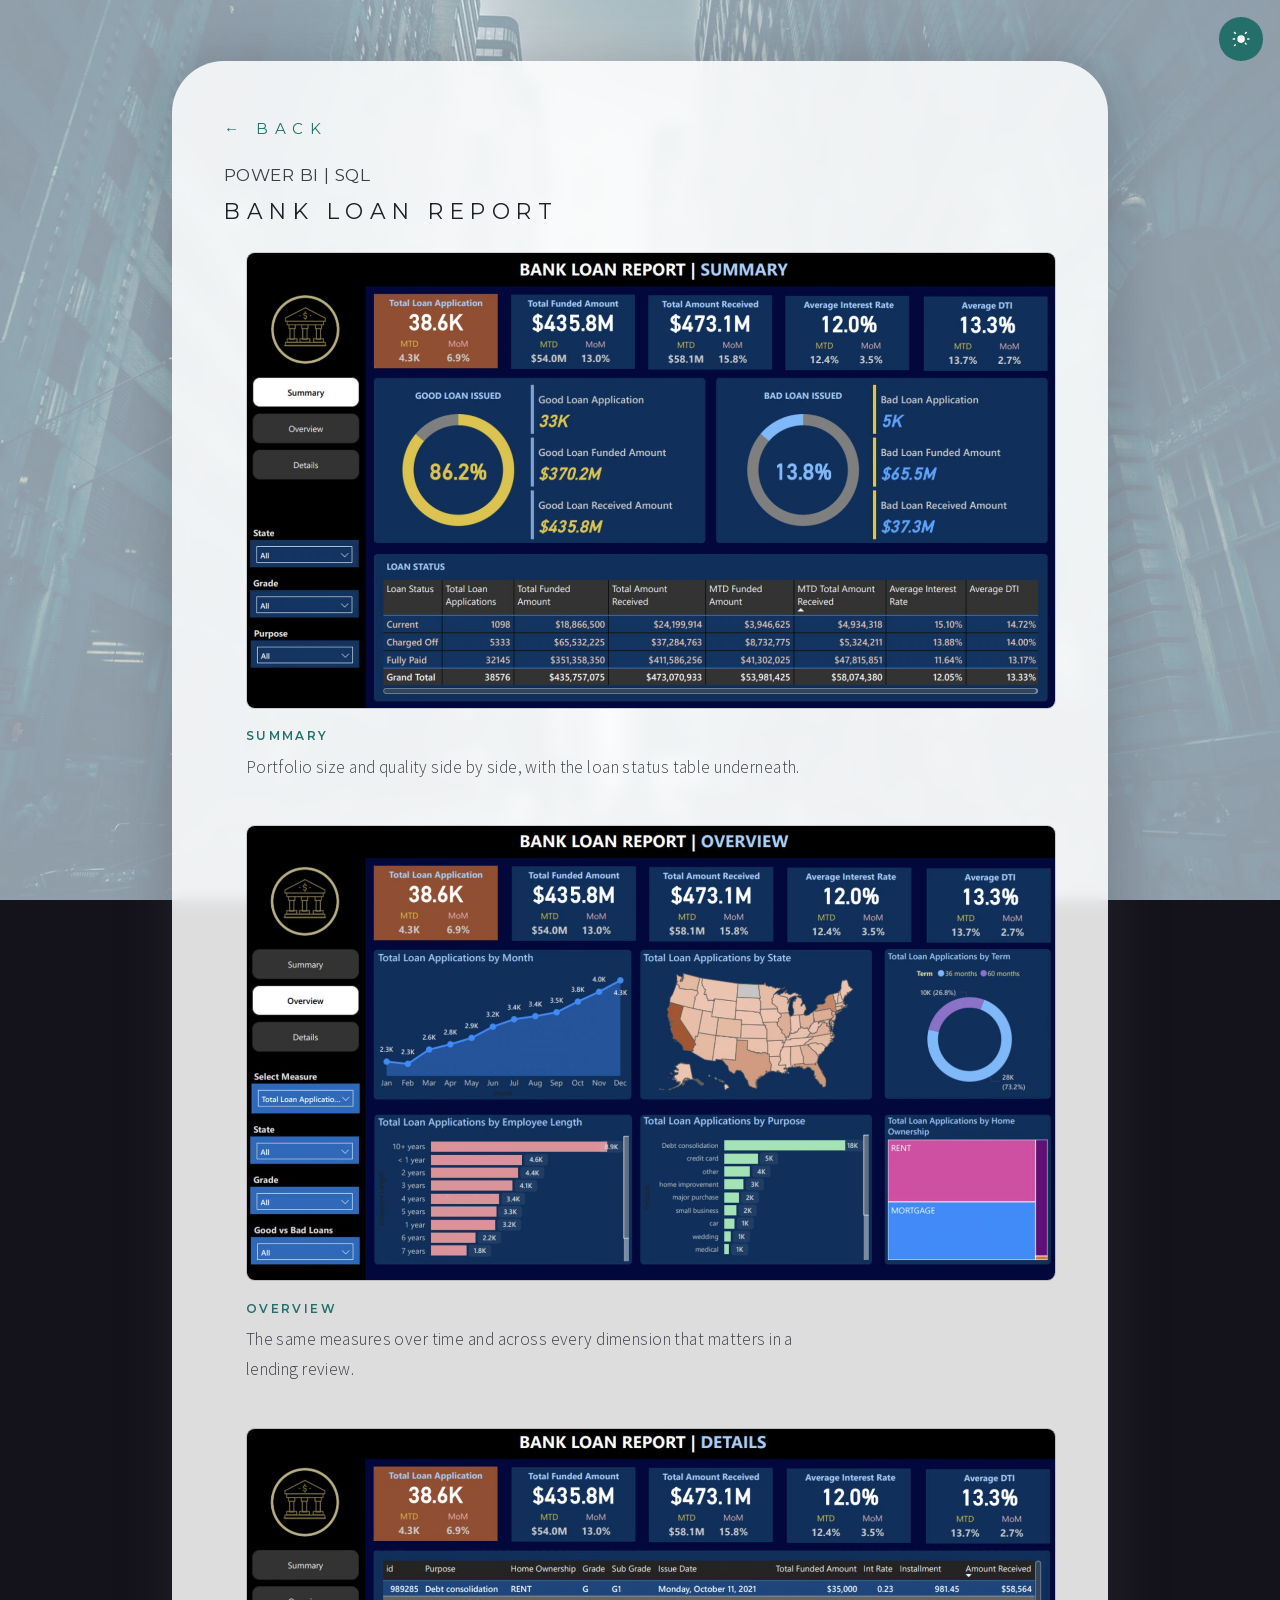
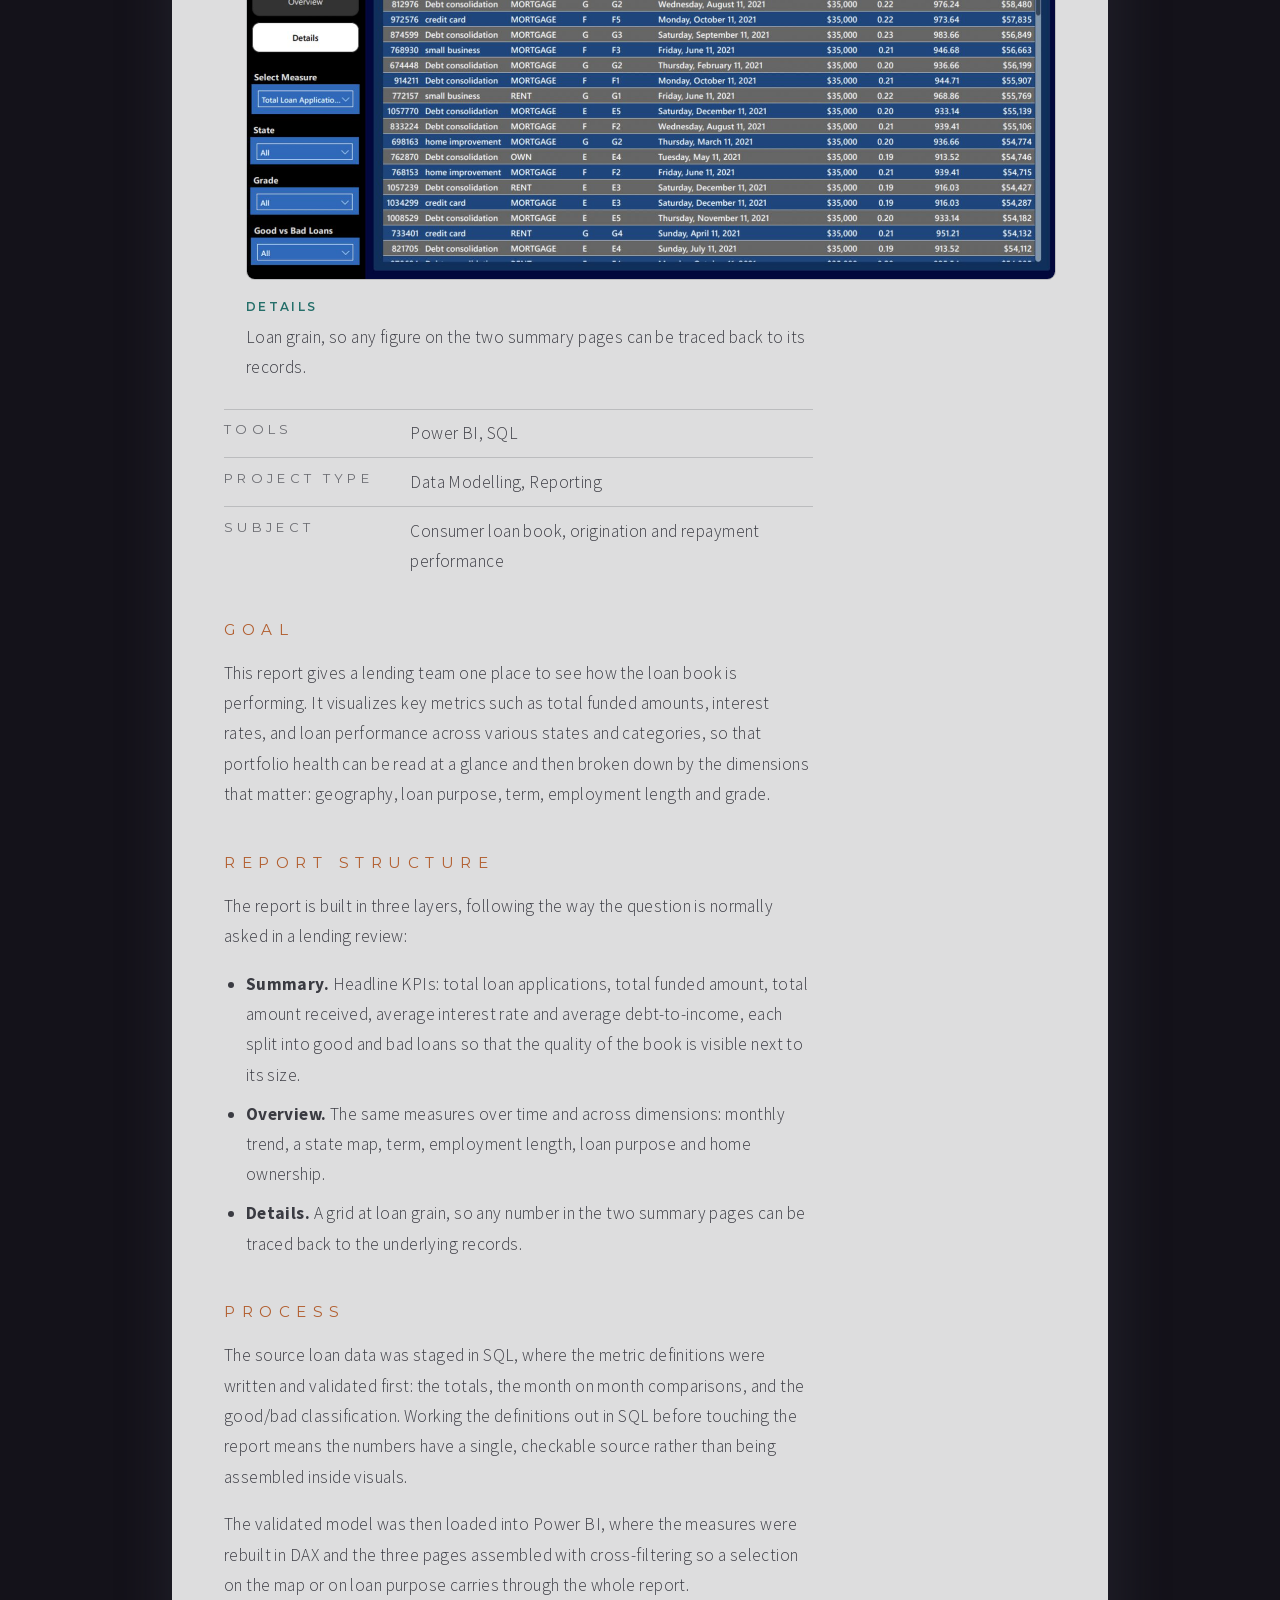
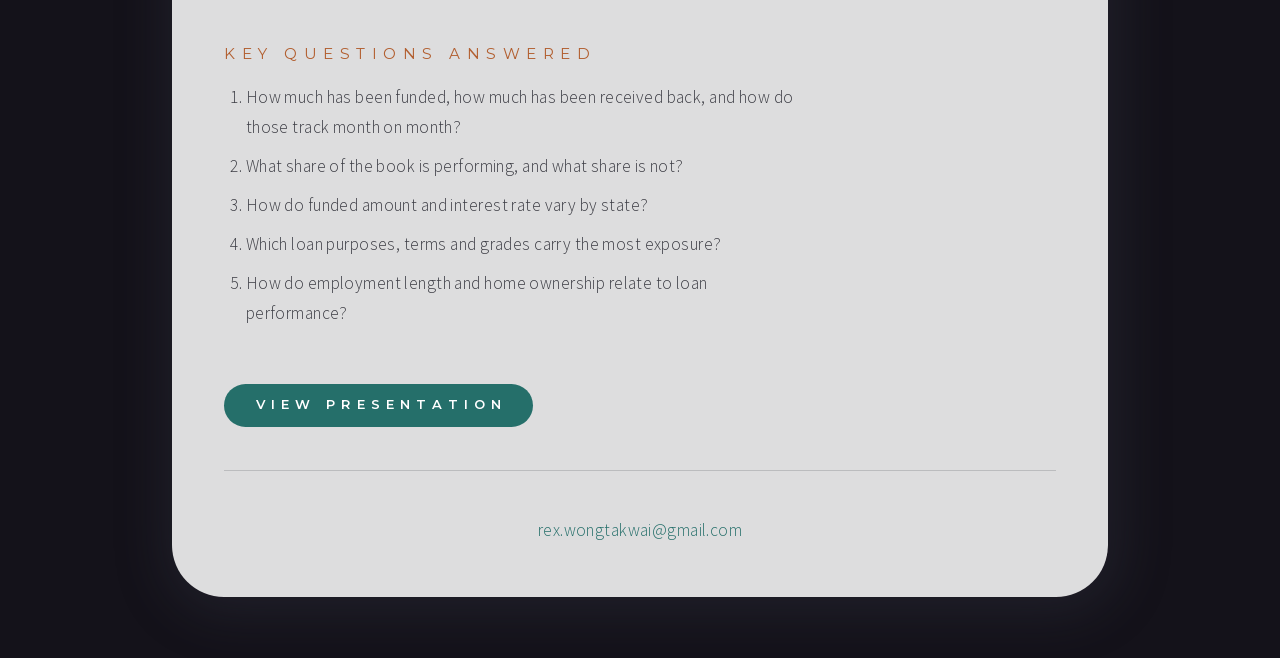
==== commit b427e10c: "EliteJournal thumbnail: draw the real dashboard, with invented figures The wireframe said nothing ab" ====
--- a/projects/bank-loan-report.html
+++ b/projects/bank-loan-report.html
@@ -46,21 +46,21 @@
           <img src="../assets/img/bank-loan-summary.jpg" width="1600" height="900" loading="lazy"
              alt="Summary view: five KPI cards, good and bad loan donuts at 86.2% and 13.8%, and a loan status table.">
         </a>
-        <p class="shots__cap"><b>Summary</b> Portfolio size and quality side by side, with the loan status table underneath. <i>Open full size</i></p>
+        <p class="shots__cap"><b>Summary</b> Portfolio size and quality side by side, with the loan status table underneath.</p>
       </li>
       <li>
         <a href="../assets/img/bank-loan-overview.jpg" target="_blank" rel="noopener">
           <img src="../assets/img/bank-loan-overview.jpg" width="1600" height="899" loading="lazy"
              alt="Overview view: applications by month, a state map, term donut, and bars for employee length, purpose and home ownership.">
         </a>
-        <p class="shots__cap"><b>Overview</b> The same measures over time and across every dimension that matters in a lending review. <i>Open full size</i></p>
+        <p class="shots__cap"><b>Overview</b> The same measures over time and across every dimension that matters in a lending review.</p>
       </li>
       <li>
         <a href="../assets/img/bank-loan-details.jpg" target="_blank" rel="noopener">
           <img src="../assets/img/bank-loan-details.jpg" width="1600" height="890" loading="lazy"
              alt="Details view: a grid of individual loans showing id, purpose, home ownership, grade, issue date, funded amount, interest rate, instalment and amount received.">
         </a>
-        <p class="shots__cap"><b>Details</b> Loan grain, so any figure on the two summary pages can be traced back to its records. <i>Open full size</i></p>
+        <p class="shots__cap"><b>Details</b> Loan grain, so any figure on the two summary pages can be traced back to its records.</p>
       </li>
     </ul>
 
@@ -96,7 +96,6 @@
 
     <p style="margin-top:1.8rem">
       <a class="btn btn--auto" href="https://docs.google.com/presentation/d/1HV_7ur1XL_fwlBQy-P4oWuHc0s9sc2qO/edit?slide=id.p1#slide=id.p1" target="_blank" rel="noopener noreferrer">View Presentation</a>
-      <a class="btn btn--ghost btn--auto" href="../index.html">All projects</a>
     </p>
 
     <footer class="footer">
--- a/assets/css/site.css
+++ b/assets/css/site.css
@@ -234,15 +234,15 @@
 .icons svg{ width:1.25rem; height:1.25rem; fill:currentColor; }
 
 .btn{
-  display:inline-block;
+  display:inline-flex; align-items:center; justify-content:center;
   margin-top:1.375rem;
   background:var(--mint); color:var(--btn-ink);
   font-family:var(--display); font-weight:600;
   font-size:.75rem; letter-spacing:.35rem; text-transform:uppercase;
   text-decoration:none; text-align:center;
   width:13.875rem; max-width:100%;
-  height:2.5rem; line-height:2.5rem;
-  padding:0 .5rem 0 calc(.35rem + .5rem);   /* left pad absorbs the tracking */
+  min-height:2.5rem; line-height:1.35;
+  padding:.5rem .5rem .5rem calc(.35rem + .5rem);   /* left pad absorbs the tracking */
   border-radius:2rem;
   transition:background .18s ease;
 }
@@ -412,9 +412,6 @@
 }
 .shots a:hover img,
 .shots a:focus-visible img{ border-color:var(--mint); }
-.shots__cap i{
-  font-style:normal; color:var(--mint); white-space:nowrap;
-}
 .shots__cap{
   margin:.75rem 0 0; font-size:.875rem; font-weight:300; line-height:1.6;
   color:var(--ink-faint);
@@ -449,6 +446,11 @@
 /* ---------- contact form ---------- */
 .contact{ margin-top:1.5rem; text-align:left; }
 .contact .field{ margin-bottom:1rem; }
+/* honeypot: off screen for people, still fillable by bots */
+.contact .hp{
+  position:absolute; left:-9999px; width:1px; height:1px;
+  opacity:0; pointer-events:none;
+}
 .contact label{
   display:block; font-family:var(--display); font-weight:600;
   font-size:.6875rem; letter-spacing:.14rem; text-transform:uppercase;
